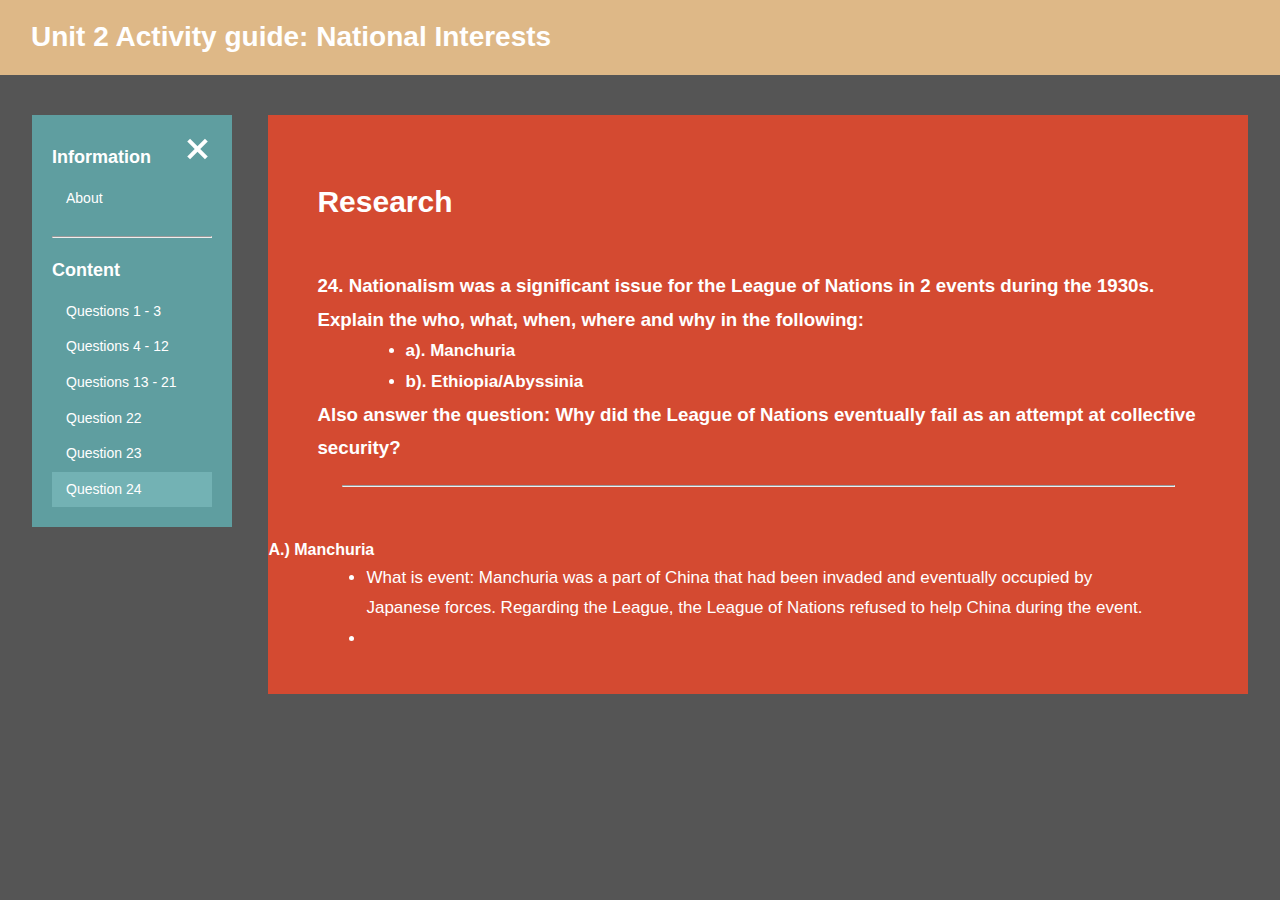
==== Part2/caseStudy&Response3.html @ dff392f5 "Added all" ====
<!DOCTYPE html>
<html lang="en">
<head>
    <meta charset="UTF-8">
    <meta name="viewport" content="width=device-width, initial-scale=1.0">
    <title>Unit 2 Activity guide</title>
    <link rel="stylesheet" href="../style.css">
</head>
<body>
    <header id="website_header">
        <h1>Unit 2 Activity guide: National Interests</h1>
    </header>
    <div id="website_content">
        <nav id="content_nav">
            <div id="nav_top">
                <h6 class="toggle_this">Information</h6>
                <div id="hamburger_icon" onclick="toggleSidebar(this)">
                    <div id="top"></div>
                    <div id="mid"></div>
                    <div id="bottom"></div>
                </div>
                <a href="../index.html">About</a>
            </div>
            <hr>
            <div id="nav_bottom">
                <h6>Content</h6>
                <a href="../Part1/questions&answers1.html">Questions 1 - 3</a>
                <a href="../Part1/questions&answers2.html">Questions 4 - 12</a>
                <a href="../Part1/questions&answers3.html">Questions 13 - 21</a>
                <a href="caseStudy&Response1.html">Question 22</a>
                <a href="caseStudy&Response2.html">Question 23</a>
                <a class="selected" href="#">Question 24</a>
            </div>
        </nav>
        <main id="content_main">
            <section class="main_sections">
                <h2>Research</h2>
                <article class="sections_articles"> 
                    <h3>24. Nationalism was a significant issue for the League of Nations in 2 events during the 1930s. Explain the who, what, when, where and why in the following:
                        <ul>
                            <li>a). Manchuria</li>
                            <li>b). Ethiopia/Abyssinia</li>
                        </ul>
                    Also answer the question: Why did the League of Nations eventually fail as an attempt at collective security?
                    </h3>
                    <hr>
                </article>
                <article class="sections_articles">
                    <h4>A.) Manchuria</h4>
                    <ul>
                        <li>What is event: Manchuria was a part of China that had been invaded and eventually occupied by Japanese forces. Regarding the League, the League of Nations refused to help China during the event.</li>
                        <li></li>
                    </ul>
                </article>
            </section>
        </main>
    </div>
    <script src="../script.js"></script>
</body>
</html>
---- style.css ----
*{
    margin: 0;
    box-sizing: border-box;
}
body{
    margin:0;
    background-color: #555;
    color:#fff;
    font-family: "Opens sans", Arial, Helvetica, sans-serif;
    line-height: 1.6em;
}
#website_header{
    display:block;
    height:75px;
    overflow:hidden;
    margin-bottom:40px;

    background-color: burlywood;
}
#website_header h1{
    font-size:28px;
    margin:15px 31px;
    line-height: 1.6em;
}
#website_content{
    display:grid;
    grid-template-columns: 200px 1fr;
    grid-gap: 3%;
    margin: auto;
    width:95%;
    margin-bottom: 40px;

}
#content_nav{
    background-color: rgb(95, 158, 160);
    height:412px;
    float:left;
}
#content_nav #nav_top, #nav_bottom{
    display:block;
    padding:20px;
}
/* Highlighting the navbar
#website_nav #nav_top{
    background-color: chartreuse;
}
#website_nav #nav_bottom{
    background-color: chocolate;
}
*/
#content_nav hr{
    margin:0 20px
}
#content_nav h6{
    font-size:18px;
    margin-bottom:10px;
    display:inline-block;
}
/*Hamburger button START*/
    #hamburger_icon{
        display: inline-block;
        cursor:pointer;
        position: relative;
        right:-30px;
    }
    #hamburger_icon #top,#mid,#bottom{
        width:25px;
        height:4px;
        margin: 4px 0;
        background-color: white;
        position: relative;
        transition: 0.3s;
    }
    .hamburgerOpen #top{
        transform: rotate(-45deg);
        top:8px;
    }
    .hamburgerOpen #mid{
        opacity:0;
    }
    .hamburgerOpen #bottom{
        transform: rotate(45deg);
        top:-8px;
    }
/*Hamburger button END*/
#content_nav a{
    font-size: 14px;
    text-decoration: none;
    color:white;
    display:block;
    padding: 5px 14px;
    box-sizing: border-box;
}
#content_nav a:hover{
    background-color: rgb(135, 198, 200);
}
#content_nav a.selected{
    background-color: rgb(115, 178, 180);
}
#content_nav a.selected:hover{
    background-color: rgb(135, 198, 200); 
}
#content_main section{
    padding:40px 0;
    margin-left:auto;
    margin-right:auto;
    margin-bottom: 50px;
    background-color: rgb(212, 74, 49);
}
#content_main section h2{
    font-size: 30px;
    padding:20px 5%;
    line-height: 1.8em;
}
.sections_articles h3{
    padding:20px 5%;
    line-height: 1.8em;
}
.sections_articles p, ul, li{
    font-size: 17px;
    line-height: 1.8em;
}
.sections_articles ul{
    padding:0 10%;
}
.sections_articles p{
    padding:0 5%;
}
#content_main hr{
    color:rgb(80, 79, 79);
    width:85%;
    margin:auto;
    margin-bottom: 50px;
}





@media(max-width:600px){
    #website_header{
        height:50px;
        text-align: center;
    }
    #website_header h1{
        margin:10px 31px;
        font-size:18px;
    }
    #website_content{
        grid-template-columns:none;
        grid-template-rows: 470px 1fr;
    }
    #content_nav{
        height:470px;
    }
    #hamburger_icon{
        float:right;
        top:0;
        right:0;
    }
    #content_nav a{
        font-size:18px;
        padding:10px 14px;
    }
}
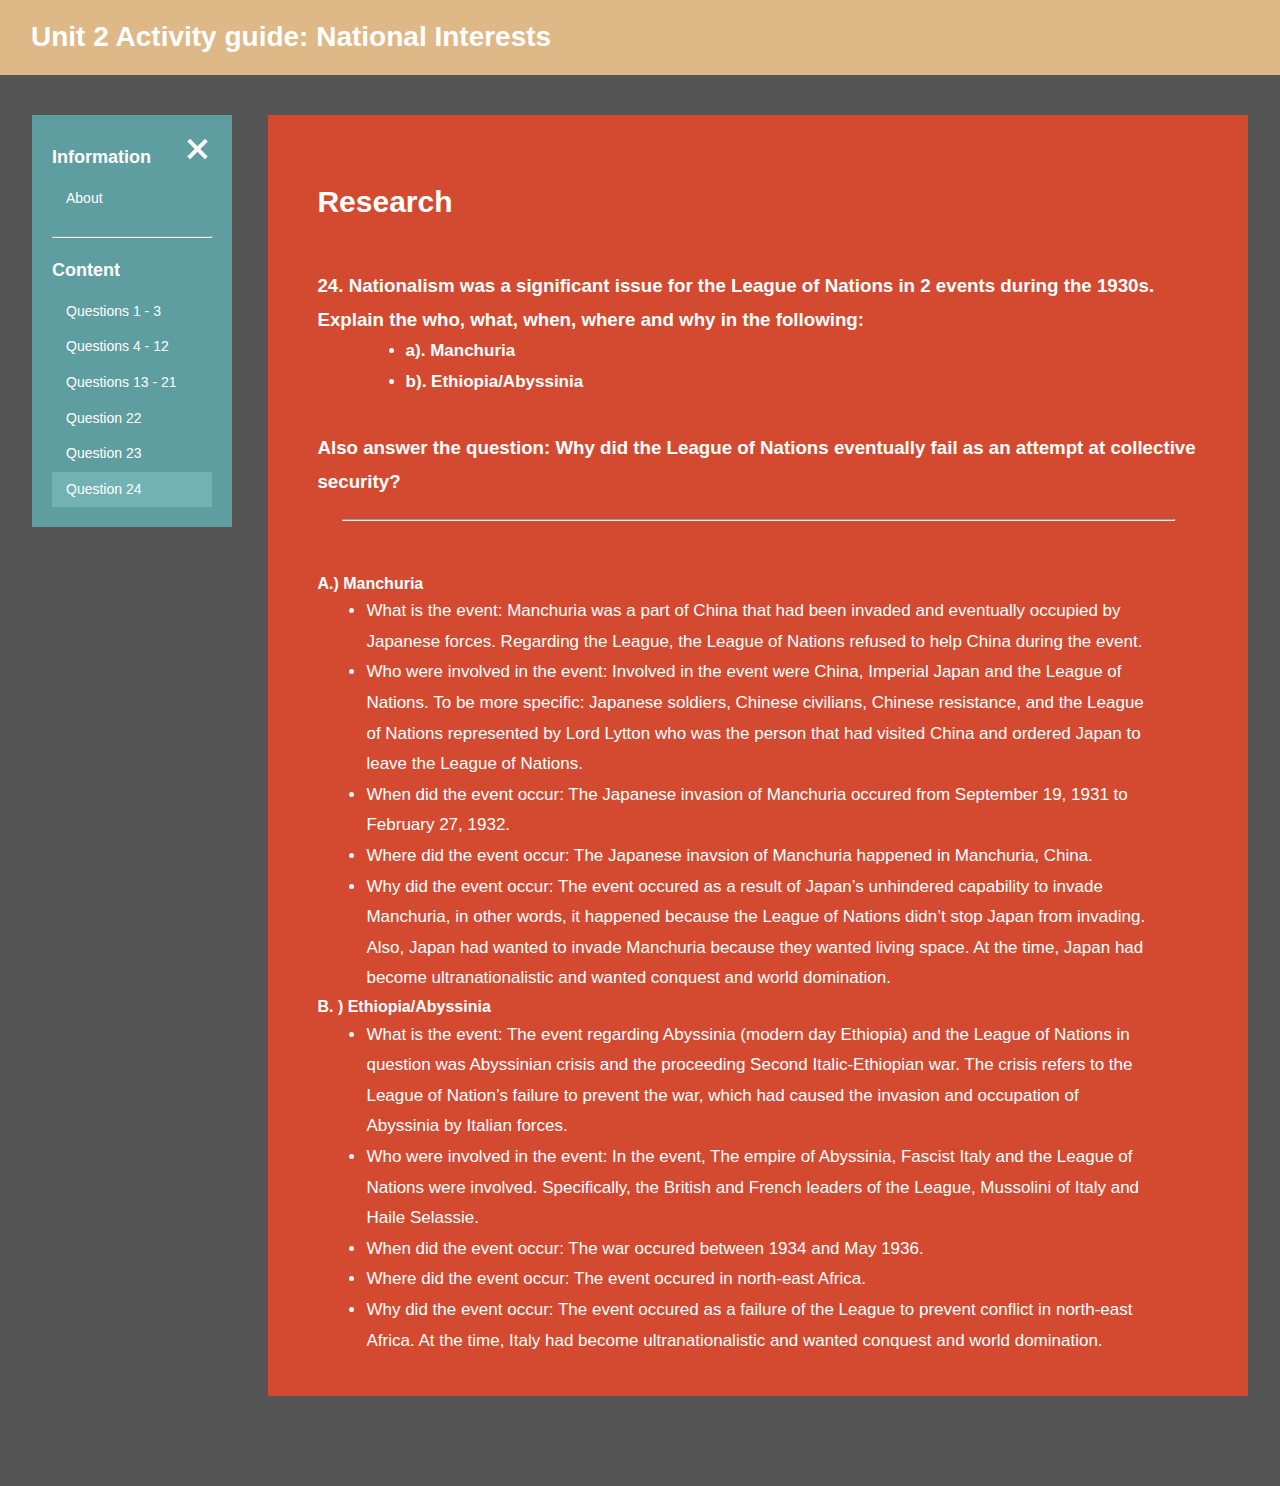
==== commit 10c29661: "5-3-2020 Update" ====
--- a/Part2/caseStudy&Response3.html
+++ b/Part2/caseStudy&Response3.html
@@ -41,6 +41,7 @@
                             <li>a). Manchuria</li>
                             <li>b). Ethiopia/Abyssinia</li>
                         </ul>
+                        <br>
                     Also answer the question: Why did the League of Nations eventually fail as an attempt at collective security?
                     </h3>
                     <hr>
@@ -48,9 +49,23 @@
                 <article class="sections_articles">
                     <h4>A.) Manchuria</h4>
                     <ul>
-                        <li>What is event: Manchuria was a part of China that had been invaded and eventually occupied by Japanese forces. Regarding the League, the League of Nations refused to help China during the event.</li>
-                        <li></li>
+                        <li>What is the event: Manchuria was a part of China that had been invaded and eventually occupied by Japanese forces. Regarding the League, the League of Nations refused to help China during the event.</li>
+                        <li>Who were involved in the event: Involved in the event were China, Imperial Japan and the League of Nations. To be more specific: Japanese soldiers, Chinese civilians, Chinese resistance, and the League of Nations represented by Lord Lytton who was the person that had visited China and ordered Japan to leave the League of Nations.</li>
+                        <li>When did the event occur: The Japanese invasion of Manchuria occured from September 19, 1931 to February 27, 1932.</li>
+                        <li>Where did the event occur: The Japanese inavsion of Manchuria happened in Manchuria, China.</li>
+                        <li>Why did the event occur: The event occured as a result of Japan’s unhindered capability to invade Manchuria, in other words, it happened because the League of Nations didn’t stop Japan from invading. Also, Japan had wanted to invade Manchuria because they wanted living space. At the time, Japan had become ultranationalistic and wanted conquest and world domination.</li>
                     </ul>
+                </article>
+                <article class="sections_articles">
+                    <h4>B. ) Ethiopia/Abyssinia</h4>
+                    <ul>
+                        <li>What is the event: The event regarding Abyssinia (modern day Ethiopia) and the League of Nations in question was Abyssinian crisis and the proceeding Second Italic-Ethiopian war. The crisis refers to the League of Nation’s failure to prevent the war, which had caused the invasion and occupation of Abyssinia by Italian forces. </li>
+                        <li>Who were involved in the event: In the event, The empire of Abyssinia, Fascist Italy and the League of Nations were involved.  Specifically, the British and French leaders of the League, Mussolini of Italy and Haile Selassie.</li>
+                        <li>When did the event occur: The war occured between 1934 and May 1936.</li>
+                        <li>Where did the event occur: The event occured in north-east Africa.</li>
+                        <li>Why did the event occur: The event occured as a failure of the League to prevent conflict in north-east Africa. At the time, Italy had become ultranationalistic and wanted conquest and world domination.</li>
+                    </ul>
+
                 </article>
             </section>
         </main>
--- a/style.css
+++ b/style.css
@@ -126,6 +126,10 @@
 .sections_articles p{
     padding:0 5%;
 }
+.sections_articles h4{
+    padding:0 5%;
+
+}
 #content_main hr{
     color:rgb(80, 79, 79);
     width:85%;
